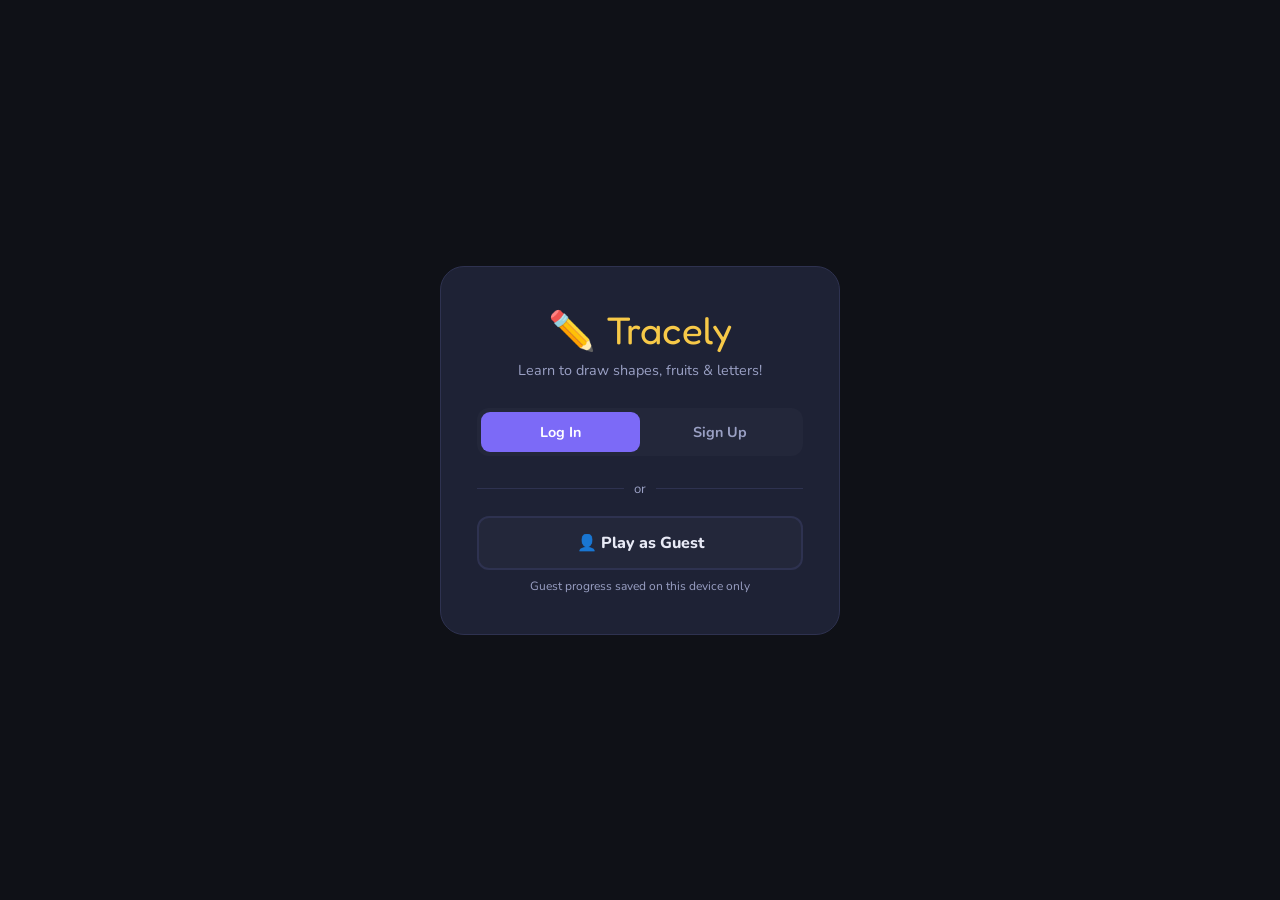
==== templates/login.html @ f666a718 "first upload" ====
<!DOCTYPE html>
<html lang="en">
<head>
<meta charset="UTF-8"/>
<meta name="viewport" content="width=device-width, initial-scale=1.0"/>
<title>Tracely — Welcome</title>
<meta name="description" content="Tracely helps kids learn to draw, trace and color shapes, fruits and vegetables. Earn points, unlock badges and have fun learning — free for kids!"/>
<link href="https://fonts.googleapis.com/css2?family=Fredoka+One&family=Nunito:wght@400;700;800&display=swap" rel="stylesheet"/>
<style>
*{box-sizing:border-box;margin:0;padding:0}
body{font-family:'Nunito',sans-serif;background:#0f1117;color:#e8eaf6;min-height:100vh;
  display:flex;align-items:center;justify-content:center;padding:20px}
.card{background:#1e2235;border:1.5px solid #2e3250;border-radius:24px;
  padding:40px 36px;width:100%;max-width:400px;text-align:center}
.logo{font-family:'Fredoka One',cursive;font-size:2.4rem;color:#f7c948;margin-bottom:6px}
.sub{color:#9aa0c4;font-size:.9rem;margin-bottom:28px}
.tabs{display:flex;background:#23273a;border-radius:12px;padding:4px;margin-bottom:24px}
.tab{flex:1;padding:10px;border:none;background:transparent;color:#9aa0c4;
  border-radius:9px;cursor:pointer;font-family:'Nunito',sans-serif;font-weight:700;font-size:.9rem}
.tab.on{background:#7c6af7;color:#fff}
.panel{display:none;text-align:left}
.panel.on{display:block}
.field{margin-bottom:14px}
.field label{display:block;font-size:.8rem;font-weight:700;color:#9aa0c4;margin-bottom:5px}
.field input{width:100%;padding:11px 14px;background:#23273a;border:1.5px solid #2e3250;
  border-radius:10px;color:#e8eaf6;font-size:.95rem;outline:none;font-family:inherit}
.field input:focus{border-color:#7c6af7}
.btn-main{width:100%;padding:13px;background:linear-gradient(135deg,#7c6af7,#5a4fcf);
  border:none;border-radius:12px;color:#fff;font-weight:800;font-size:1rem;
  cursor:pointer;margin-top:6px;font-family:inherit}
.btn-main:hover{opacity:.9}
.err{background:rgba(244,67,54,.12);border:1px solid rgba(244,67,54,.3);
  border-radius:8px;padding:9px 13px;color:#f44336;font-size:.83rem;margin-bottom:12px;display:none}
.divider{display:flex;align-items:center;gap:10px;margin:18px 0;color:#9aa0c4;font-size:.82rem}
.divider::before,.divider::after{content:'';flex:1;height:1px;background:#2e3250}
.btn-guest{display:block;width:100%;padding:14px;background:#23273a;
  border:2px solid #2e3250;border-radius:12px;color:#e8eaf6;
  font-weight:800;font-size:1rem;cursor:pointer;font-family:inherit;
  text-decoration:none;text-align:center}
.btn-guest:hover{border-color:#f7c948;color:#f7c948}
.hint{color:#9aa0c4;font-size:.75rem;margin-top:8px;text-align:center}
</style>
</head>
<body>
<div class="card">
  <div class="logo">✏️ Tracely</div>
  <div class="sub">Learn to draw shapes, fruits &amp; letters!</div>

  <div class="tabs">
    <button type="button" class="tab on" onclick="show('login',this)">Log In</button>
    <button type="button" class="tab"    onclick="show('signup',this)">Sign Up</button>
  </div>

  <div class="panel" id="p-signup">
    <div class="err" id="signup-err"></div>
    <div class="field"><label>Username</label>
      <input type="text" id="su" placeholder="Choose a username"/></div>
    <div class="field"><label>Password</label>
      <input type="password" id="sp" placeholder="Choose a password"/></div>
    <div class="field"><label>Confirm Password</label>
      <input type="password" id="sc" placeholder="Repeat password"/></div>
    <button type="button" class="btn-main" onclick="doSignup()">🌟 Create Account</button>
  </div>

  <div class="divider">or</div>

  <button type="button" class="btn-guest" onclick="playAsGuest()">👤 Play as Guest</button>
  <p class="hint">Guest progress saved on this device only</p>
</div>

<script>
function isFlask() {
  return window.location.port === '5050';
}

function show(tab, el) {
  document.querySelectorAll('.tab').forEach(b => b.classList.remove('on'));
  document.querySelectorAll('.panel').forEach(p => p.classList.remove('on'));
  el.classList.add('on');
  document.getElementById('p-' + tab).classList.add('on');
}

/* ── Guest login ── */
async function playAsGuest() {
  if (isFlask()) {
    try {
      const r = await fetch('/api/guest', { method: 'POST', credentials: 'include' });
      const d = await r.json();
      if (d.ok) {
        window.location.href = '/app';
      } else {
        window.location.href = '/app?guest=1';
      }
    } catch(e) {
      window.location.href = '/app?guest=1';
    }
  } else {
    localStorage.setItem('drawbook_guest', '1');
    localStorage.setItem('drawbook_user', JSON.stringify({ username: 'Guest', guest: true }));
    window.location.href = 'index.html';
  }
}

/* ── Login ── */
async function doLogin() {
  const u   = document.getElementById('lu').value.trim();
  const p   = document.getElementById('lp').value;
  const err = document.getElementById('login-err');
  err.style.display = 'none';
  if (!u || !p) { err.textContent = 'Please fill in all fields'; err.style.display = 'block'; return; }

  if (!isFlask()) {
    const users = JSON.parse(localStorage.getItem('drawbook_users') || '{}');
    if (users[u] && users[u] === p) {
      localStorage.setItem('drawbook_user', JSON.stringify({ username: u, guest: false }));
      window.location.href = 'index.html';
    } else {
      err.textContent = 'Account not found. Please sign up first.';
      err.style.display = 'block';
    }
    return;
  }

  try {
    const r = await fetch('/api/login', {
      method: 'POST', credentials: 'include',
      headers: { 'Content-Type': 'application/json' },
      body: JSON.stringify({ username: u, password: p })
    });
    const d = await r.json();
    if (d.ok) { window.location.href = '/app'; }
    else { err.textContent = d.error || 'Login failed'; err.style.display = 'block'; }
  } catch(e) { err.textContent = 'Cannot reach server'; err.style.display = 'block'; }
}

/* ── Signup ── */
async function doSignup() {
  const u   = document.getElementById('su').value.trim();
  const p   = document.getElementById('sp').value;
  const c   = document.getElementById('sc').value;
  const err = document.getElementById('signup-err');
  err.style.display = 'none';
  if (!u || !p || !c) { err.textContent = 'Please fill in all fields'; err.style.display = 'block'; return; }
  if (p !== c)         { err.textContent = 'Passwords do not match'; err.style.display = 'block'; return; }
  if (p.length < 4)    { err.textContent = 'Password must be at least 4 characters'; err.style.display = 'block'; return; }

  if (!isFlask()) {
    const users = JSON.parse(localStorage.getItem('drawbook_users') || '{}');
    if (users[u]) { err.textContent = 'Username already taken'; err.style.display = 'block'; return; }
    users[u] = p;
    localStorage.setItem('drawbook_users', JSON.stringify(users));
    localStorage.setItem('drawbook_user', JSON.stringify({ username: u, guest: false }));
    window.location.href = 'index.html';
    return;
  }

  try {
    const r = await fetch('/api/signup', {
      method: 'POST', credentials: 'include',
      headers: { 'Content-Type': 'application/json' },
      body: JSON.stringify({ username: u, password: p })
    });
    const d = await r.json();
    if (d.ok) { window.location.href = '/app'; }
    else { err.textContent = d.error || 'Signup failed'; err.style.display = 'block'; }
  } catch(e) { err.textContent = 'Cannot reach server'; err.style.display = 'block'; }
}
</script>
</body>
</html>
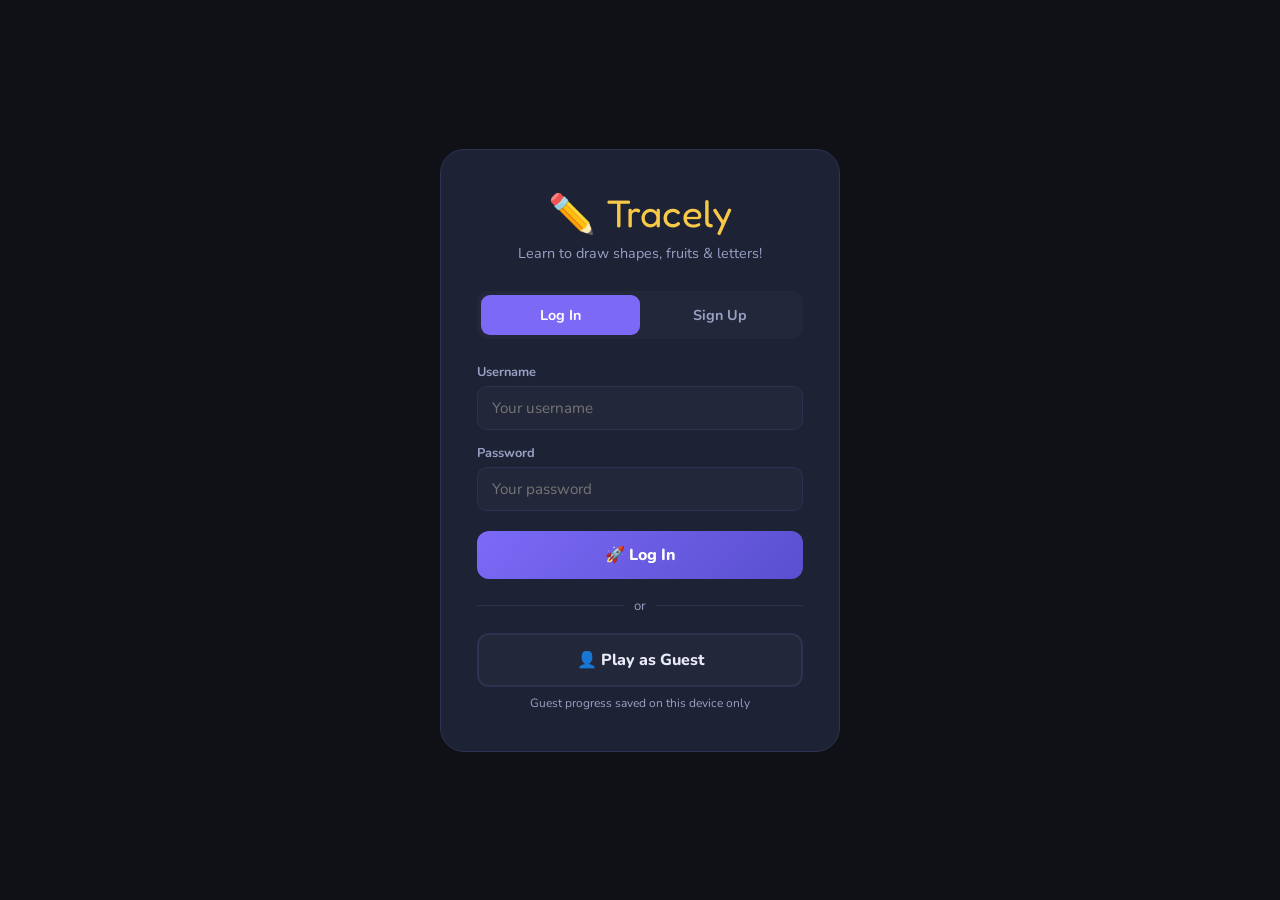
==== commit df014875: "added signal files" ====
--- a/templates/login.html
+++ b/templates/login.html
@@ -51,6 +51,15 @@
     <button type="button" class="tab"    onclick="show('signup',this)">Sign Up</button>
   </div>
 
+  <div class="panel on" id="p-login">
+    <div class="err" id="login-err"></div>
+    <div class="field"><label>Username</label>
+      <input type="text" id="lu" placeholder="Your username"/></div>
+    <div class="field"><label>Password</label>
+      <input type="password" id="lp" placeholder="Your password"/></div>
+    <button type="button" class="btn-main" onclick="doLogin()">🚀 Log In</button>
+  </div>
+
   <div class="panel" id="p-signup">
     <div class="err" id="signup-err"></div>
     <div class="field"><label>Username</label>
@@ -70,7 +79,7 @@
 
 <script>
 function isFlask() {
-  return window.location.port === '5050';
+  return window.location.port === '5050' || window.location.protocol === 'https:' || window.location.port === '';
 }
 
 function show(tab, el) {
@@ -97,7 +106,7 @@
   } else {
     localStorage.setItem('drawbook_guest', '1');
     localStorage.setItem('drawbook_user', JSON.stringify({ username: 'Guest', guest: true }));
-    window.location.href = 'index.html';
+    window.location.href = '/app?guest=1';
   }
 }
 
